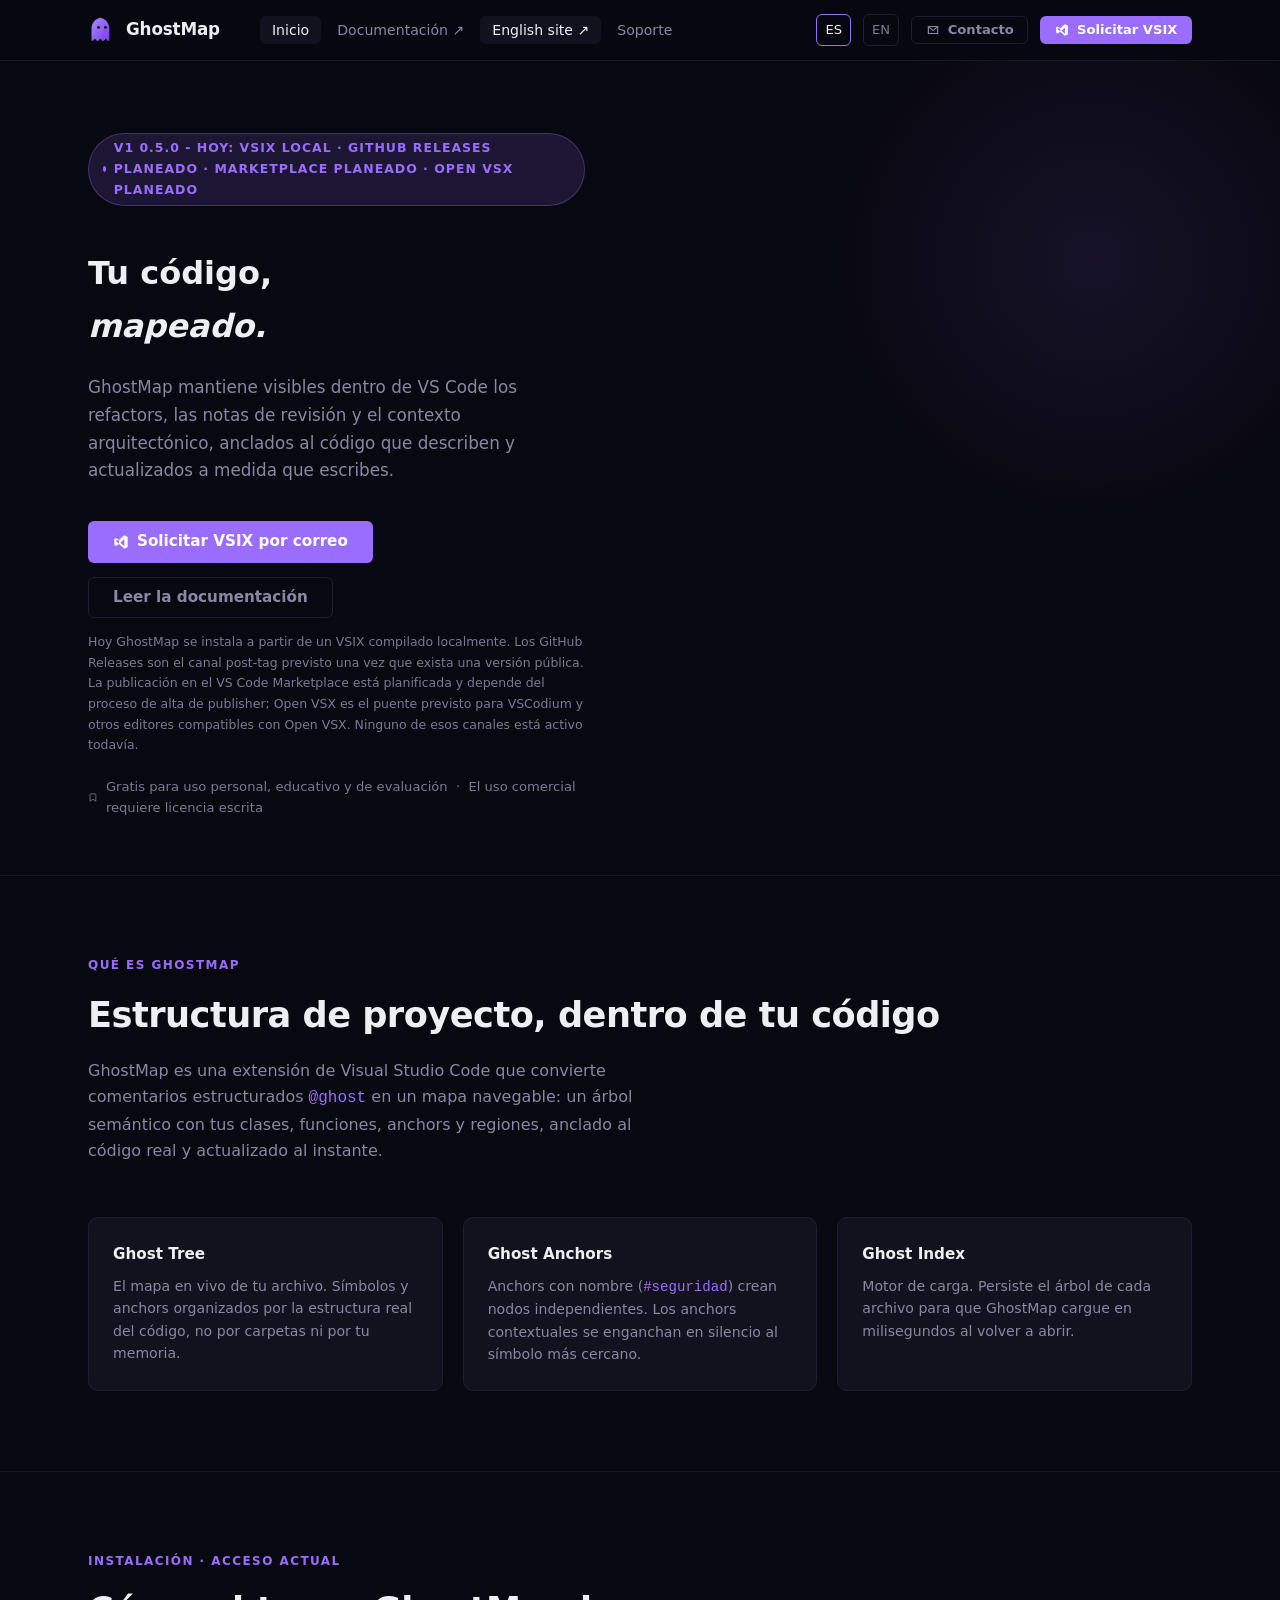
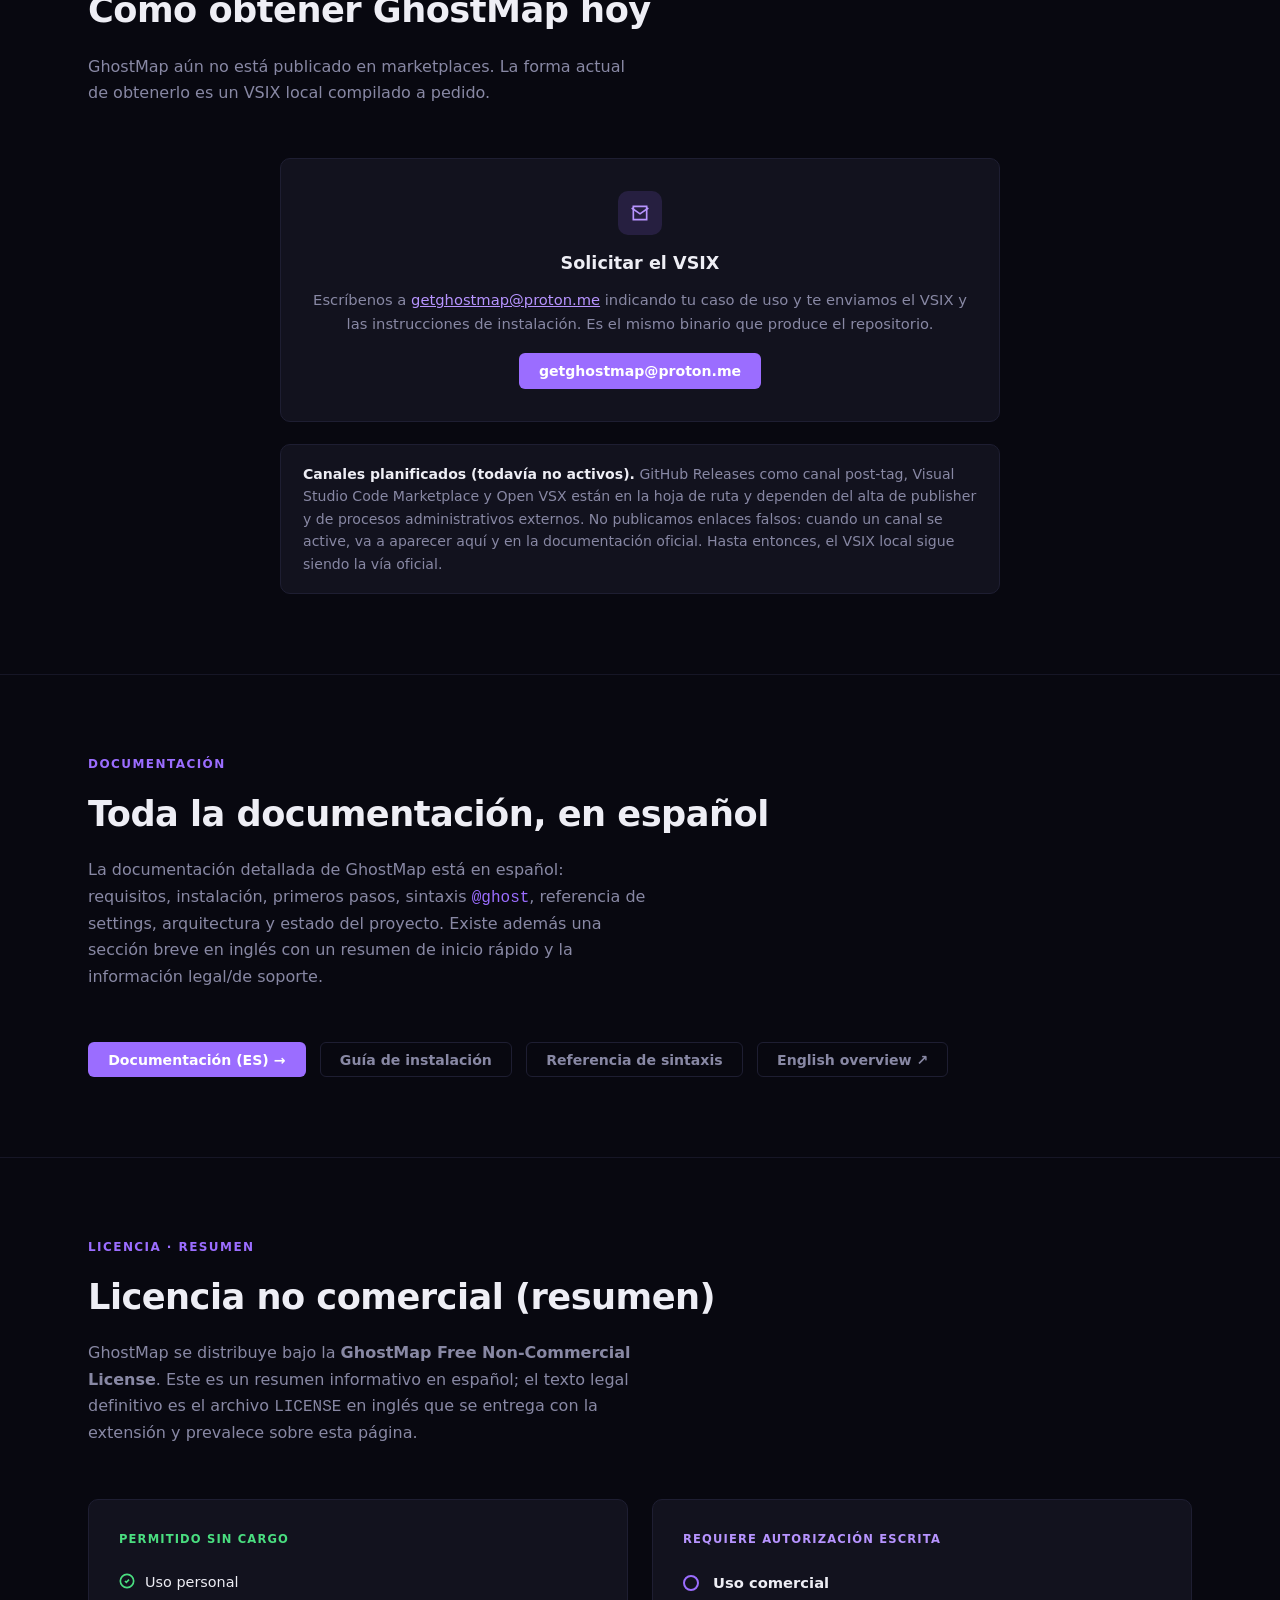
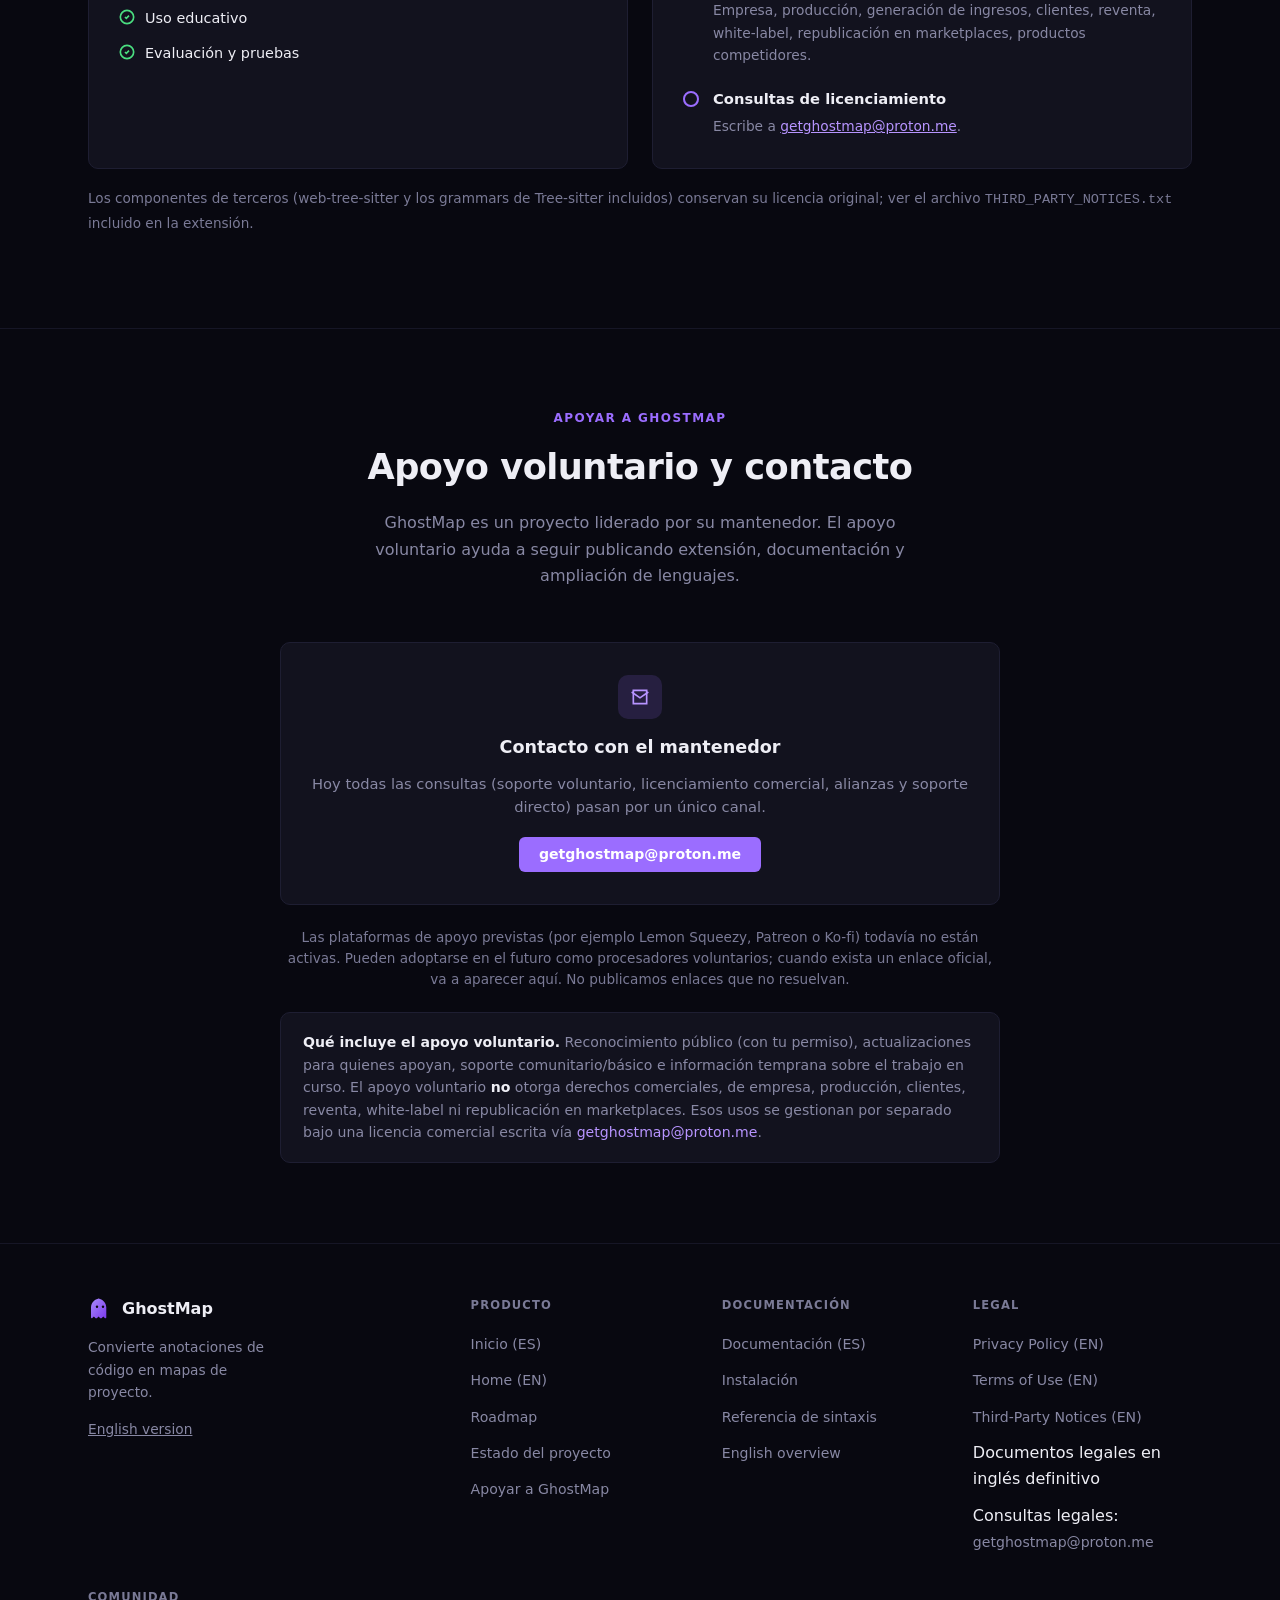
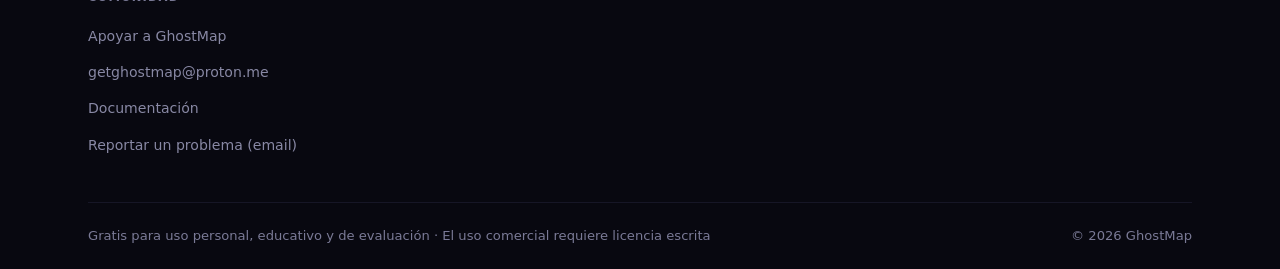
==== es/index.html @ 4a66b598 "chore(publication): add spanish entry and canonical logo" ====
<!DOCTYPE html>
<html lang="es">
<head>
  <meta charset="UTF-8" />
  <meta name="viewport" content="width=device-width, initial-scale=1.0" />
  <title>GhostMap - Tu código, mapeado.</title>
  <meta name="description" content="GhostMap es una extensión de productividad para VS Code que convierte anotaciones @ghost en un mapa de proyecto navegable. Gratis para uso personal, educativo y de evaluación." />
  <link rel="icon" type="image/svg+xml" href="../img/ghost-logo.svg" />
  <link rel="alternate icon" type="image/png" href="../img/ghost-logo.png" />
  <link rel="preconnect" href="https://fonts.googleapis.com">
  <link rel="preconnect" href="https://fonts.gstatic.com" crossorigin>
  <link href="https://fonts.googleapis.com/css2?family=Space+Grotesk:wght@400;500;600;700;800&family=Inter:wght@400;500;600;700&family=JetBrains+Mono:wght@400;500;700&display=swap" rel="stylesheet">
  <link rel="canonical" href="https://ghostmap-liard.vercel.app/es/" />
  <link rel="alternate" hreflang="en" href="https://ghostmap-liard.vercel.app/" />
  <link rel="alternate" hreflang="es" href="https://ghostmap-liard.vercel.app/es/" />
  <link rel="alternate" hreflang="x-default" href="https://ghostmap-liard.vercel.app/" />
  <meta name="theme-color" content="#080810" />
  <meta name="author" content="GhostMap contributors" />
  <meta name="referrer" content="strict-origin-when-cross-origin" />
  <meta http-equiv="Content-Security-Policy" content="default-src 'self'; style-src 'self' 'unsafe-inline' https://fonts.googleapis.com; font-src 'self' https://fonts.gstatic.com; img-src 'self' data:; connect-src 'self'; frame-ancestors 'none'; base-uri 'self'; form-action 'self'" />

  <meta property="og:type" content="website" />
  <meta property="og:site_name" content="GhostMap" />
  <meta property="og:locale" content="es_ES" />
  <meta property="og:locale:alternate" content="en_US" />
  <meta property="og:title" content="GhostMap - Tu código, mapeado." />
  <meta property="og:description" content="Un mapa navegable y en vivo de tu código dentro de VS Code. 19 lenguajes. Anotaciones @ghost. Sin telemetría." />
  <meta property="og:url" content="https://ghostmap-liard.vercel.app/es/" />
  <meta property="og:image" content="../img/ghost-logo.png" />
  <meta name="twitter:card" content="summary" />
  <meta name="twitter:title" content="GhostMap - Tu código, mapeado." />
  <meta name="twitter:description" content="Un mapa navegable y en vivo de tu código dentro de VS Code. 19 lenguajes. Anotaciones @ghost. Sin telemetría." />
  <meta name="twitter:image" content="../img/ghost-logo.png" />

  <link rel="stylesheet" href="../css/styles.css" />
</head>
<body>

<a class="skip-link" href="#main">Saltar al contenido</a>

<header class="nav">
  <div class="container nav__inner">
    <a href="index.html" class="nav__brand">
      <img src="../img/ghost-logo.svg" alt="GhostMap" />
      GhostMap
    </a>
    <nav>
      <ul class="nav__links" id="primary-nav">
        <li><a href="index.html">Inicio</a></li>
        <li><a href="https://ghostmap-docs.vercel.app/" target="_blank" rel="noopener">Documentación ↗</a></li>
        <li><a href="../index.html">English site ↗</a></li>
        <li><a href="#soporte">Soporte</a></li>
      </ul>
    </nav>
    <div class="nav__right">
      <span class="nav__lang nav__lang--active" aria-current="true">ES</span>
      <a href="../index.html" class="nav__lang" hreflang="en" aria-label="View in English">EN</a>
      <a href="mailto:getghostmap@proton.me" class="btn btn--outline btn--sm">
        <svg width="14" height="14" viewBox="0 0 24 24" fill="none" stroke="currentColor" stroke-width="2"><path d="M4 6h16v12H4z"/><path d="M4 6l8 7 8-7"/></svg>
        Contacto
      </a>
      <a href="mailto:getghostmap@proton.me?subject=GhostMap%20VSIX%20request" class="btn btn--primary btn--sm">
        <svg width="14" height="14" viewBox="0 0 24 24" fill="currentColor"><path d="M17 2 9 9 4.5 6 2 7.5v9L4.5 18 9 15l8 7 5-2.4V4.4ZM9 14.2 5 11.5v-3L9 9.8Zm8 4.3-5.9-5.2L17 7.5Z"/></svg>
        Solicitar VSIX
      </a>
      <button class="nav__mobile-toggle" aria-label="Abrir menú de navegación" aria-expanded="false" aria-controls="primary-nav">
        <svg width="22" height="22" viewBox="0 0 24 24" fill="none" stroke="currentColor" stroke-width="2"><path d="M3 6h18M3 12h18M3 18h18"/></svg>
      </button>
    </div>
  </div>
</header>

<main id="main">
  <div class="container">
    <div class="hero-split">
      <div class="hero-split__content">
        <div class="hero__eyebrow">
          <span class="dot"></span>
          V1 0.5.0 - Hoy: VSIX local · GitHub Releases planeado · Marketplace planeado · Open VSX planeado
        </div>
        <h1>Tu código,<br /><em>mapeado.</em></h1>
        <p class="hero__sub">
          GhostMap mantiene visibles dentro de VS Code los refactors, las notas
          de revisión y el contexto arquitectónico, anclados al código que
          describen y actualizados a medida que escribes.
        </p>
        <div class="hero__actions">
          <a href="mailto:getghostmap@proton.me?subject=GhostMap%20VSIX%20request" class="btn btn--primary btn--lg">
            <svg width="16" height="16" viewBox="0 0 24 24" fill="currentColor"><path d="M17 2 9 9 4.5 6 2 7.5v9L4.5 18 9 15l8 7 5-2.4V4.4ZM9 14.2 5 11.5v-3L9 9.8Zm8 4.3-5.9-5.2L17 7.5Z"/></svg>
            Solicitar VSIX por correo
          </a>
          <a href="https://ghostmap-docs.vercel.app/" class="btn btn--outline btn--lg">Leer la documentación</a>
        </div>
        <p style="margin-top:14px;font-size:0.78rem;color:var(--text-faint);max-width:520px">
          Hoy GhostMap se instala a partir de un VSIX compilado localmente.
          Los GitHub Releases son el canal post-tag previsto una vez que exista
          una versión pública. La publicación en el VS Code Marketplace está
          planificada y depende del proceso de alta de publisher; Open VSX es
          el puente previsto para VSCodium y otros editores compatibles con
          Open VSX. Ninguno de esos canales está activo todavía.
        </p>
        <div class="hero__meta">
          <svg width="13" height="13" viewBox="0 0 24 24" fill="none" stroke="currentColor" stroke-width="2"><path d="M19 21 12 16 5 21V5a2 2 0 0 1 2-2h10a2 2 0 0 1 2 2Z"/></svg>
          Gratis para uso personal, educativo y de evaluación &nbsp;·&nbsp; El uso comercial requiere licencia escrita
        </div>
      </div>
    </div>
  </div>

  <section class="section section--bordered">
    <div class="container">
      <div class="section__head">
        <div class="section__label">Qué es GhostMap</div>
        <h2 class="section__title">Estructura de proyecto, dentro de tu código</h2>
        <p class="section__desc">
          GhostMap es una extensión de Visual Studio Code que convierte
          comentarios estructurados <code style="color:var(--violet)">@ghost</code>
          en un mapa navegable: un árbol semántico con tus clases, funciones,
          anchors y regiones, anclado al código real y actualizado al instante.
        </p>
      </div>

      <div class="features-grid">
        <div class="feat-card">
          <h3>Ghost Tree</h3>
          <p>El mapa en vivo de tu archivo. Símbolos y anchors organizados por la estructura real del código, no por carpetas ni por tu memoria.</p>
        </div>
        <div class="feat-card">
          <h3>Ghost Anchors</h3>
          <p>Anchors con nombre (<code style="color:var(--violet)">#seguridad</code>) crean nodos independientes. Los anchors contextuales se enganchan en silencio al símbolo más cercano.</p>
        </div>
        <div class="feat-card">
          <h3>Ghost Index</h3>
          <p>Motor de carga. Persiste el árbol de cada archivo para que GhostMap cargue en milisegundos al volver a abrir.</p>
        </div>
      </div>
    </div>
  </section>

  <section class="section section--bordered" id="instalacion">
    <div class="container">
      <div class="section__head">
        <div class="section__label">Instalación · Acceso actual</div>
        <h2 class="section__title">Cómo obtener GhostMap hoy</h2>
        <p class="section__desc">
          GhostMap aún no está publicado en marketplaces. La forma actual de
          obtenerlo es un VSIX local compilado a pedido.
        </p>
      </div>

      <div class="support">
        <div class="support__cta">
          <div class="support__cta-icon">
            <svg width="20" height="20" viewBox="0 0 24 24" fill="none" stroke="currentColor" stroke-width="2"><path d="M4 4h16v16H4z"/><path d="M22 6 12 13 2 6"/></svg>
          </div>
          <h3 class="support__cta-title">Solicitar el VSIX</h3>
          <p class="support__cta-text">
            Escríbenos a
            <a href="mailto:getghostmap@proton.me?subject=GhostMap%20VSIX%20request" style="color:var(--violet-bright)">getghostmap@proton.me</a>
            indicando tu caso de uso y te enviamos el VSIX y las instrucciones
            de instalación. Es el mismo binario que produce el repositorio.
          </p>
          <a href="mailto:getghostmap@proton.me?subject=GhostMap%20VSIX%20request" class="btn btn--primary">getghostmap@proton.me</a>
        </div>

        <div class="support__note">
          <strong>Canales planificados (todavía no activos).</strong>
          GitHub Releases como canal post-tag, Visual Studio Code Marketplace
          y Open VSX están en la hoja de ruta y dependen del alta de publisher
          y de procesos administrativos externos. No publicamos enlaces falsos:
          cuando un canal se active, va a aparecer aquí y en la documentación
          oficial. Hasta entonces, el VSIX local sigue siendo la vía oficial.
        </div>
      </div>
    </div>
  </section>

  <section class="section section--bordered">
    <div class="container">
      <div class="section__head">
        <div class="section__label">Documentación</div>
        <h2 class="section__title">Toda la documentación, en español</h2>
        <p class="section__desc">
          La documentación detallada de GhostMap está en español: requisitos,
          instalación, primeros pasos, sintaxis <code style="color:var(--violet)">@ghost</code>,
          referencia de settings, arquitectura y estado del proyecto.
          Existe además una sección breve en inglés con un resumen de inicio
          rápido y la información legal/de soporte.
        </p>
      </div>
      <div style="display:flex;gap:14px;flex-wrap:wrap">
        <a href="https://ghostmap-docs.vercel.app/" class="btn btn--primary">Documentación (ES) →</a>
        <a href="https://ghostmap-docs.vercel.app/get-started/instalacion" class="btn btn--outline">Guía de instalación</a>
        <a href="https://ghostmap-docs.vercel.app/reference/sintaxis" class="btn btn--outline">Referencia de sintaxis</a>
        <a href="https://ghostmap-docs.vercel.app/en/overview" class="btn btn--outline">English overview ↗</a>
      </div>
    </div>
  </section>

  <section class="section section--bordered" id="licencia">
    <div class="container">
      <div class="section__head">
        <div class="section__label">Licencia · Resumen</div>
        <h2 class="section__title">Licencia no comercial (resumen)</h2>
        <p class="section__desc">
          GhostMap se distribuye bajo la <strong>GhostMap Free Non-Commercial License</strong>.
          Este es un resumen informativo en español; el texto legal definitivo
          es el archivo <code>LICENSE</code> en inglés que se entrega con la
          extensión y prevalece sobre esta página.
        </p>
      </div>
      <div class="roadmap-split">
        <div class="roadmap-card roadmap-card--v1">
          <div class="roadmap-card__label">Permitido sin cargo</div>
          <ul class="checklist">
            <li><svg width="16" height="16" viewBox="0 0 24 24" fill="none" stroke="var(--green)" stroke-width="2.5"><circle cx="12" cy="12" r="10"/><path d="m9 12 2 2 4-4"/></svg>Uso personal</li>
            <li><svg width="16" height="16" viewBox="0 0 24 24" fill="none" stroke="var(--green)" stroke-width="2.5"><circle cx="12" cy="12" r="10"/><path d="m9 12 2 2 4-4"/></svg>Uso educativo</li>
            <li><svg width="16" height="16" viewBox="0 0 24 24" fill="none" stroke="var(--green)" stroke-width="2.5"><circle cx="12" cy="12" r="10"/><path d="m9 12 2 2 4-4"/></svg>Evaluación y pruebas</li>
          </ul>
        </div>
        <div class="roadmap-card roadmap-card--v2">
          <div class="roadmap-card__label">Requiere autorización escrita</div>
          <ul class="vision-list">
            <li><span class="ring"></span><div><h4>Uso comercial</h4><p>Empresa, producción, generación de ingresos, clientes, reventa, white-label, republicación en marketplaces, productos competidores.</p></div></li>
            <li><span class="ring"></span><div><h4>Consultas de licenciamiento</h4><p>Escribe a <a href="mailto:getghostmap@proton.me" style="color:var(--violet-bright)">getghostmap@proton.me</a>.</p></div></li>
          </ul>
        </div>
      </div>
      <p style="margin-top:18px;font-size:0.85rem;color:var(--text-faint)">
        Los componentes de terceros (web-tree-sitter y los grammars de
        Tree-sitter incluidos) conservan su licencia original; ver el archivo
        <code>THIRD_PARTY_NOTICES.txt</code> incluido en la extensión.
      </p>
    </div>
  </section>

  <section class="section section--bordered" id="soporte">
    <div class="container">
      <div class="section__head section__head--center">
        <div class="section__label">Apoyar a GhostMap</div>
        <h2 class="section__title">Apoyo voluntario y contacto</h2>
        <p class="section__desc">
          GhostMap es un proyecto liderado por su mantenedor. El apoyo
          voluntario ayuda a seguir publicando extensión, documentación y
          ampliación de lenguajes.
        </p>
      </div>

      <div class="support">
        <div class="support__cta">
          <div class="support__cta-icon">
            <svg width="20" height="20" viewBox="0 0 24 24" fill="none" stroke="currentColor" stroke-width="2"><path d="M4 4h16v16H4z"/><path d="M22 6 12 13 2 6"/></svg>
          </div>
          <h3 class="support__cta-title">Contacto con el mantenedor</h3>
          <p class="support__cta-text">
            Hoy todas las consultas (soporte voluntario, licenciamiento
            comercial, alianzas y soporte directo) pasan por un único canal.
          </p>
          <a href="mailto:getghostmap@proton.me" class="btn btn--primary">getghostmap@proton.me</a>
        </div>

        <p class="support__future">
          Las plataformas de apoyo previstas (por ejemplo Lemon Squeezy,
          Patreon o Ko-fi) todavía no están activas. Pueden adoptarse en el
          futuro como procesadores voluntarios; cuando exista un enlace
          oficial, va a aparecer aquí. No publicamos enlaces que no resuelvan.
        </p>

        <div class="support__note">
          <strong>Qué incluye el apoyo voluntario.</strong>
          Reconocimiento público (con tu permiso), actualizaciones para
          quienes apoyan, soporte comunitario/básico e información temprana
          sobre el trabajo en curso. El apoyo voluntario <strong>no</strong>
          otorga derechos comerciales, de empresa, producción, clientes,
          reventa, white-label ni republicación en marketplaces. Esos usos se
          gestionan por separado bajo una licencia comercial escrita vía
          <a href="mailto:getghostmap@proton.me">getghostmap@proton.me</a>.
        </div>
      </div>
    </div>
  </section>
</main>

<footer class="footer">
  <div class="container">
    <div class="footer__grid">
      <div>
        <div class="footer__brand">
          <img src="../img/ghost-logo.svg" alt="GhostMap" />
          GhostMap
        </div>
        <p class="footer__tagline">Convierte anotaciones de código en mapas de proyecto.</p>
        <p class="footer__tagline" style="margin-top:8px"><a href="../index.html" hreflang="en">English version</a></p>
      </div>
      <div class="footer__col">
        <h4>Producto</h4>
        <ul>
          <li><a href="index.html">Inicio (ES)</a></li>
          <li><a href="../index.html">Home (EN)</a></li>
          <li><a href="https://ghostmap-docs.vercel.app/roadmap/vision-v2">Roadmap</a></li>
          <li><a href="https://ghostmap-docs.vercel.app/status/estado-del-proyecto">Estado del proyecto</a></li>
          <li><a href="#soporte">Apoyar a GhostMap</a></li>
        </ul>
      </div>
      <div class="footer__col">
        <h4>Documentación</h4>
        <ul>
          <li><a href="https://ghostmap-docs.vercel.app/">Documentación (ES)</a></li>
          <li><a href="https://ghostmap-docs.vercel.app/get-started/instalacion">Instalación</a></li>
          <li><a href="https://ghostmap-docs.vercel.app/reference/sintaxis">Referencia de sintaxis</a></li>
          <li><a href="https://ghostmap-docs.vercel.app/en/overview">English overview</a></li>
        </ul>
      </div>
      <div class="footer__col">
        <h4>Legal</h4>
        <ul>
          <li><a href="../pages/privacy.html">Privacy Policy (EN)</a></li>
          <li><a href="../pages/terms.html">Terms of Use (EN)</a></li>
          <li><a href="../pages/notices.html">Third-Party Notices (EN)</a></li>
          <li>Documentos legales en inglés definitivo</li>
          <li>Consultas legales: <a href="mailto:getghostmap@proton.me">getghostmap@proton.me</a></li>
        </ul>
      </div>
      <div class="footer__col">
        <h4>Comunidad</h4>
        <ul>
          <li><a href="#soporte">Apoyar a GhostMap</a></li>
          <li><a href="mailto:getghostmap@proton.me">getghostmap@proton.me</a></li>
          <li><a href="https://ghostmap-docs.vercel.app/">Documentación</a></li>
          <li><a href="mailto:getghostmap@proton.me">Reportar un problema (email)</a></li>
        </ul>
      </div>
    </div>
    <div class="footer__bottom">
      <span>Gratis para uso personal, educativo y de evaluación · El uso comercial requiere licencia escrita</span>
      <span>© <span id="year">2026</span> GhostMap</span>
    </div>
  </div>
</footer>

<script src="../js/main.js"></script>
</body>
</html>
---- css/styles.css ----
/* ============================================================
   GhostMap — Design System
   Palette: near-black bg, violet accent, ghost-glow signature
   Type: Space Grotesk (display) + Inter (body) + JetBrains Mono (code)
   Signature: Ghost glow — a soft violet aura around key elements
   ============================================================ */

:root {
  /* Palette */
  --bg:           #080810;
  --bg-2:         #0e0e1a;
  --bg-3:         #131325;
  --surface:      #12121e;
  --surface-2:    #191928;
  --border:       #1e1e32;
  --border-soft:  #161626;

  --text:         #eeeef5;
  --text-muted:   #8888a4;
  --text-faint:   #7a7a96;

  --violet:       #9b6dff;
  --violet-bright:#b794ff;
  --violet-dim:   rgba(155, 109, 255, 0.15);
  --violet-glow:  rgba(155, 109, 255, 0.25);

  --green:        #4ade80;
  --blue:         #60a5fa;
  --amber:        #fbbf24;
  --red:          #f87171;

  /* Type */
  --font-display: 'Space Grotesk', system-ui, sans-serif;
  --font-body:    'Inter', system-ui, sans-serif;
  --font-mono:    'JetBrains Mono', 'Fira Code', monospace;

  /* Radii */
  --r-sm: 6px;
  --r:    10px;
  --r-lg: 16px;

  --container: 1160px;
}

*, *::before, *::after { box-sizing: border-box; }
html { scroll-behavior: smooth; }

body {
  margin: 0;
  background: var(--bg);
  color: var(--text);
  font-family: var(--font-body);
  font-size: 16px;
  line-height: 1.65;
  -webkit-font-smoothing: antialiased;
}

img { display: block; max-width: 100%; }
a { color: inherit; }

.container {
  max-width: var(--container);
  margin: 0 auto;
  padding: 0 28px;
}

/* ── Navbar ─────────────────────────────────────────────── */

.nav {
  position: sticky;
  top: 0;
  z-index: 100;
  background: rgba(8, 8, 16, 0.85);
  backdrop-filter: blur(12px);
  border-bottom: 1px solid var(--border-soft);
}

.nav__inner {
  display: flex;
  align-items: center;
  height: 60px;
  gap: 40px;
}

.nav__brand {
  display: flex;
  align-items: center;
  gap: 10px;
  text-decoration: none;
  font-family: var(--font-display);
  font-weight: 700;
  font-size: 1.05rem;
  letter-spacing: -0.01em;
  flex-shrink: 0;
}

.nav__brand img {
  width: 28px;
  height: 28px;
  border-radius: 8px;
}

.nav__links {
  display: flex;
  align-items: center;
  gap: 4px;
  list-style: none;
  margin: 0;
  padding: 0;
  flex: 1;
}

.nav__links a {
  text-decoration: none;
  color: var(--text-muted);
  font-size: 0.88rem;
  font-weight: 500;
  padding: 6px 12px;
  border-radius: var(--r-sm);
  transition: color 0.15s, background 0.15s;
  white-space: nowrap;
}

.nav__links a:hover,
.nav__links a.active {
  color: var(--text);
  background: var(--surface);
}

.nav__right {
  display: flex;
  align-items: center;
  gap: 12px;
  margin-left: auto;
}

.nav__lang {
  font-size: 0.82rem;
  color: var(--text-faint);
  text-decoration: none;
  padding: 4px 8px;
  border-radius: var(--r-sm);
  border: 1px solid var(--border);
  transition: color 0.15s, border-color 0.15s;
}
.nav__lang:hover { color: var(--text-muted); border-color: var(--violet); }
.nav__lang--active { color: var(--text); border-color: var(--violet); cursor: default; }

.nav__mobile-toggle {
  display: none;
  background: none;
  border: none;
  color: var(--text);
  cursor: pointer;
  padding: 6px;
}

/* ── Buttons ─────────────────────────────────────────────── */

.btn {
  display: inline-flex;
  align-items: center;
  gap: 8px;
  font-family: var(--font-body);
  font-weight: 600;
  font-size: 0.88rem;
  text-decoration: none;
  padding: 0.6rem 1.2rem;
  border-radius: var(--r-sm);
  border: 1px solid transparent;
  cursor: pointer;
  transition: transform 0.15s, box-shadow 0.15s, border-color 0.15s, background 0.15s;
  white-space: nowrap;
  line-height: 1;
}

.btn--primary {
  background: var(--violet);
  color: #fff;
  box-shadow: 0 0 0 0 var(--violet-glow);
}
.btn--primary:hover {
  transform: translateY(-1px);
  box-shadow: 0 8px 28px var(--violet-glow);
}

.btn--outline {
  background: transparent;
  border-color: var(--border);
  color: var(--text-muted);
}
.btn--outline:hover {
  border-color: var(--violet);
  color: var(--text);
}

.btn--lg { padding: 0.75rem 1.5rem; font-size: 0.95rem; }
.btn--sm { padding: 0.4rem 0.85rem; font-size: 0.82rem; }

/* ── Ghost Glow — the signature element ─────────────────── */
/* Used sparingly on key visuals to give them the "ghost aura" */

.ghost-glow {
  position: relative;
}
.ghost-glow::before {
  content: '';
  position: absolute;
  inset: -40px;
  background: radial-gradient(ellipse at center, var(--violet-glow) 0%, transparent 70%);
  pointer-events: none;
  border-radius: 50%;
  animation: pulse-glow 4s ease-in-out infinite;
}

@keyframes pulse-glow {
  0%, 100% { opacity: 0.6; transform: scale(1); }
  50%       { opacity: 1;   transform: scale(1.08); }
}

/* ── Page hero ───────────────────────────────────────────── */

.hero {
  padding: 80px 0 64px;
  position: relative;
  overflow: hidden;
}

.hero::after {
  content: '';
  position: absolute;
  top: -160px;
  left: 50%;
  transform: translateX(-50%);
  width: 800px;
  height: 400px;
  background: radial-gradient(ellipse, rgba(155,109,255,0.12) 0%, transparent 70%);
  pointer-events: none;
}

.hero--center { text-align: center; }
.hero--center .hero__sub { margin: 0 auto; }

.hero__eyebrow {
  display: inline-flex;
  align-items: center;
  gap: 8px;
  font-size: 0.78rem;
  font-weight: 700;
  letter-spacing: 0.08em;
  text-transform: uppercase;
  color: var(--violet);
  background: var(--violet-dim);
  border: 1px solid rgba(155,109,255,0.3);
  border-radius: 999px;
  padding: 0.28rem 0.85rem;
  margin-bottom: 20px;
}

.hero__eyebrow .dot {
  width: 6px; height: 6px;
  border-radius: 50%;
  background: var(--violet);
  animation: blink 2s ease-in-out infinite;
}

@keyframes blink {
  0%, 100% { opacity: 1; }
  50%       { opacity: 0.3; }
}

.hero h1 {
  font-family: var(--font-display);
  font-size: clamp(2.4rem, 5vw, 3.8rem);
  font-weight: 800;
  letter-spacing: -0.025em;
  line-height: 1.06;
  margin: 0 0 20px;
}

.hero h1 em {
  font-style: normal;
  color: var(--violet-bright);
}

.hero__sub {
  color: var(--text-muted);
  font-size: 1.05rem;
  max-width: 520px;
  margin: 0 0 36px;
}

.hero__actions {
  display: flex;
  align-items: center;
  gap: 14px;
  flex-wrap: wrap;
}

.hero--center .hero__actions { justify-content: center; }

.hero__meta {
  margin-top: 20px;
  display: flex;
  align-items: center;
  gap: 8px;
  font-size: 0.82rem;
  color: var(--text-faint);
}

.hero--center .hero__meta { justify-content: center; }

/* ── Section wrappers ────────────────────────────────────── */

.section {
  padding: 80px 0;
}

.section--bordered {
  border-top: 1px solid var(--border-soft);
}

.section__label {
  font-size: 0.75rem;
  font-weight: 700;
  letter-spacing: 0.12em;
  text-transform: uppercase;
  color: var(--violet);
  margin-bottom: 10px;
}

.section__title {
  font-family: var(--font-display);
  font-size: clamp(1.6rem, 3vw, 2.2rem);
  font-weight: 800;
  letter-spacing: -0.015em;
  margin: 0 0 14px;
}

.section__desc {
  color: var(--text-muted);
  max-width: 560px;
  margin: 0;
}

.section__head {
  margin-bottom: 52px;
}

.section__head--center {
  text-align: center;
}

.section__head--center .section__desc {
  margin: 0 auto;
}

/* ── Code / Tree panels ──────────────────────────────────── */

.panel {
  background: var(--surface);
  border: 1px solid var(--border);
  border-radius: var(--r);
  overflow: hidden;
}

.panel__bar {
  display: flex;
  align-items: center;
  gap: 8px;
  padding: 10px 14px;
  border-bottom: 1px solid var(--border);
  background: var(--bg-2);
}

.panel__dots { display: flex; gap: 6px; }
.panel__dot { width: 10px; height: 10px; border-radius: 50%; }
.panel__dot--r { background: #ff5f56; }
.panel__dot--y { background: #ffbd2e; }
.panel__dot--g { background: #27c93f; }

.panel__title {
  font-family: var(--font-mono);
  font-size: 0.75rem;
  color: var(--text-faint);
  margin-left: 4px;
}

.panel__body {
  padding: 18px 20px;
}

/* Code syntax colors */
.code { font-family: var(--font-mono); font-size: 0.82rem; line-height: 1.7; white-space: pre; overflow-x: auto; }
.code .ln  { display: inline-block; width: 24px; color: var(--text-faint); text-align: right; margin-right: 16px; user-select: none; }
.code .kw  { color: #c792ea; }
.code .fn  { color: #82aaff; }
.code .cls { color: var(--violet-bright); }
.code .str { color: #c3e88d; }
.code .num { color: #f78c6c; }
.code .cm  { color: var(--text-faint); }
.code .gh  { color: var(--violet); }   /* @ghost annotation */
.code .gs  { color: var(--amber); }    /* ghost status */
.code .gd  { color: var(--green); }    /* ghost done */
.code .line { display: block; }
.code .line--hl {
  background: rgba(155,109,255,0.18);
  margin: 0 -20px;
  padding: 0 20px;
  border-radius: 3px;
}

/* Ghost Tree */
.tree { font-family: var(--font-mono); font-size: 0.8rem; }
.tree-row {
  display: flex;
  align-items: center;
  gap: 6px;
  padding: 4px 0;
  color: var(--text-muted);
}
.tree-row--i1 { padding-left: 18px; }
.tree-row--i2 { padding-left: 36px; }
.tree-row--i3 { padding-left: 54px; }
.tree-row__name { color: var(--text); }
.tree-row__badge {
  margin-left: auto;
  font-size: 0.68rem;
  font-weight: 700;
  letter-spacing: 0.04em;
  padding: 1px 6px;
  border-radius: 4px;
}
.badge--todo     { color: var(--blue);  background: rgba(96,165,250,0.12); }
.badge--review   { color: var(--amber); background: rgba(251,191,36,0.12); }
.badge--done     { color: var(--green); background: rgba(74,222,128,0.12); }
.badge--progress { color: var(--violet-bright); background: var(--violet-dim); }

.icon-c  { color: var(--violet-bright); flex-shrink: 0; }
.icon-f  { color: var(--blue); flex-shrink: 0; }
.icon-a  { color: var(--green); flex-shrink: 0; }
.icon-ch { color: var(--text-faint); flex-shrink: 0; }

/* ── Home: split hero ────────────────────────────────────── */

.hero-split {
  display: grid;
  grid-template-columns: 1fr 1.1fr;
  gap: 60px;
  align-items: center;
  padding: 72px 0 56px;
  position: relative;
}

.hero-split::after {
  content: '';
  position: absolute;
  top: -100px; right: -200px;
  width: 600px; height: 600px;
  background: radial-gradient(ellipse, rgba(155,109,255,0.1) 0%, transparent 65%);
  pointer-events: none;
}

/* ── Feature cards ───────────────────────────────────────── */

.features-grid {
  display: grid;
  grid-template-columns: repeat(3, 1fr);
  gap: 20px;
}

.feat-card {
  background: var(--surface);
  border: 1px solid var(--border);
  border-radius: var(--r);
  padding: 24px;
  transition: border-color 0.2s, transform 0.2s;
}

.feat-card:hover {
  border-color: rgba(155,109,255,0.4);
  transform: translateY(-2px);
}

.feat-card__icon {
  width: 38px; height: 38px;
  border-radius: 9px;
  background: var(--violet-dim);
  display: flex;
  align-items: center;
  justify-content: center;
  color: var(--violet-bright);
  margin-bottom: 16px;
}

.feat-card h3 {
  font-family: var(--font-display);
  font-size: 0.95rem;
  font-weight: 700;
  margin: 0 0 8px;
  display: flex;
  align-items: center;
  gap: 8px;
}

.feat-card__tag {
  font-size: 0.68rem;
  font-weight: 700;
  letter-spacing: 0.06em;
  color: var(--violet);
  background: var(--violet-dim);
  border-radius: 4px;
  padding: 1px 6px;
}

.feat-card p {
  margin: 0;
  font-size: 0.88rem;
  color: var(--text-muted);
  line-height: 1.6;
}

/* ── Support section ─────────────────────────────────────── */

.support {
  max-width: 720px;
  margin: 0 auto;
  display: flex;
  flex-direction: column;
  gap: 22px;
}

.support__cta {
  background: var(--surface);
  border: 1px solid var(--border);
  border-radius: var(--r);
  padding: 32px 28px;
  text-align: center;
}

.support__cta-icon {
  width: 44px;
  height: 44px;
  border-radius: 10px;
  background: var(--violet-dim);
  color: var(--violet-bright);
  display: inline-flex;
  align-items: center;
  justify-content: center;
  margin-bottom: 14px;
}

.support__cta-title {
  font-family: var(--font-display);
  font-size: 1.1rem;
  font-weight: 700;
  margin: 0 0 10px;
  color: var(--text);
}

.support__cta-text {
  margin: 0 0 18px;
  font-size: 0.92rem;
  color: var(--text-muted);
  line-height: 1.6;
}

.support__future {
  margin: 0;
  font-size: 0.85rem;
  color: var(--text-faint);
  text-align: center;
  line-height: 1.55;
}

.support__note {
  margin: 0;
  padding: 18px 22px;
  background: var(--surface);
  border: 1px solid var(--border);
  border-radius: var(--r);
  font-size: 0.88rem;
  color: var(--text-muted);
  line-height: 1.6;
}

.support__note strong {
  color: var(--text);
}

.support__note a {
  color: var(--violet-bright);
  text-decoration: none;
}

/* ── Language grid ───────────────────────────────────────── */

.lang-grid {
  display: flex;
  flex-wrap: wrap;
  gap: 10px;
}

.lang-pill {
  display: flex;
  align-items: center;
  gap: 8px;
  background: var(--surface);
  border: 1px solid var(--border);
  border-radius: 999px;
  padding: 6px 14px;
  font-size: 0.84rem;
  font-weight: 500;
  color: var(--text-muted);
  transition: border-color 0.15s, color 0.15s;
}

.lang-pill:hover {
  border-color: var(--violet);
  color: var(--text);
}

.lang-pill .tier { width: 8px; height: 8px; border-radius: 50%; flex-shrink: 0; }
.tier--1 { background: var(--green); }
.tier--2 { background: var(--amber); }
.tier--3 { background: var(--red); }

/* ── How it works: steps ─────────────────────────────────── */

.steps {
  display: grid;
  grid-template-columns: repeat(3, 1fr);
  gap: 2px;
  background: var(--border-soft);
  border-radius: var(--r-lg);
  overflow: hidden;
}

.step {
  background: var(--surface);
  padding: 32px 28px;
  position: relative;
}

.step__num {
  font-family: var(--font-display);
  font-size: 2.5rem;
  font-weight: 800;
  color: var(--border);
  line-height: 1;
  margin-bottom: 16px;
  letter-spacing: -0.03em;
}

.step h3 {
  font-family: var(--font-display);
  font-size: 1rem;
  font-weight: 700;
  margin: 0 0 8px;
  color: var(--text);
}

.step p {
  margin: 0;
  font-size: 0.88rem;
  color: var(--text-muted);
}

.step__tag {
  display: inline-block;
  font-family: var(--font-mono);
  font-size: 0.72rem;
  color: var(--violet);
  background: var(--violet-dim);
  border-radius: 4px;
  padding: 2px 8px;
  margin-bottom: 14px;
}

/* ── Roadmap ─────────────────────────────────────────────── */

.roadmap-split {
  display: grid;
  grid-template-columns: 1fr 1fr;
  gap: 24px;
}

.roadmap-card {
  background: var(--surface);
  border: 1px solid var(--border);
  border-radius: var(--r);
  padding: 30px;
}

.roadmap-card__label {
  font-size: 0.72rem;
  font-weight: 800;
  letter-spacing: 0.1em;
  text-transform: uppercase;
  margin-bottom: 22px;
}

.roadmap-card--v1 .roadmap-card__label { color: var(--green); }
.roadmap-card--v2 .roadmap-card__label { color: var(--violet-bright); }

.checklist {
  list-style: none;
  margin: 0; padding: 0;
  display: flex;
  flex-direction: column;
  gap: 12px;
}

.checklist li {
  display: flex;
  align-items: flex-start;
  gap: 10px;
  font-size: 0.9rem;
  color: var(--text);
}

.checklist svg { flex-shrink: 0; margin-top: 2px; }

.vision-list {
  list-style: none;
  margin: 0; padding: 0;
  display: flex;
  flex-direction: column;
  gap: 20px;
}

.vision-list li { display: flex; gap: 14px; }

.vision-list .ring {
  flex-shrink: 0;
  margin-top: 4px;
  width: 16px; height: 16px;
  border-radius: 50%;
  border: 2px solid var(--violet);
}

.vision-list h4 {
  font-family: var(--font-display);
  font-size: 0.92rem;
  font-weight: 700;
  margin: 0 0 4px;
  display: flex;
  align-items: center;
  gap: 8px;
}

.vision-list p { margin: 0; font-size: 0.86rem; color: var(--text-muted); }

.vision-tag {
  font-family: var(--font-mono);
  font-size: 0.68rem;
  color: var(--violet);
  background: var(--violet-dim);
  border-radius: 4px;
  padding: 1px 6px;
  font-weight: normal;
}

/* ── CTA final ───────────────────────────────────────────── */

.cta-block {
  text-align: center;
  padding: 88px 0;
}

.cta-block h2 {
  font-family: var(--font-display);
  font-size: clamp(1.8rem, 3.5vw, 2.8rem);
  font-weight: 800;
  letter-spacing: -0.02em;
  margin: 0 0 16px;
}

.cta-block p {
  color: var(--text-muted);
  max-width: 480px;
  margin: 0 auto 36px;
}

/* ── Footer ──────────────────────────────────────────────── */

.footer {
  border-top: 1px solid var(--border-soft);
  padding: 52px 0 28px;
}

.footer__grid {
  display: grid;
  grid-template-columns: 1.6fr 1fr 1fr 1fr;
  gap: 32px;
  margin-bottom: 44px;
}

.footer__brand {
  display: flex;
  align-items: center;
  gap: 10px;
  font-family: var(--font-display);
  font-weight: 700;
  margin-bottom: 12px;
}

.footer__brand img { width: 24px; border-radius: 6px; }

.footer__tagline {
  font-size: 0.86rem;
  color: var(--text-muted);
  max-width: 200px;
}

.footer__col h4 {
  font-size: 0.72rem;
  font-weight: 700;
  letter-spacing: 0.1em;
  text-transform: uppercase;
  color: var(--text-faint);
  margin: 0 0 16px;
}

.footer__col ul {
  list-style: none;
  margin: 0; padding: 0;
  display: flex;
  flex-direction: column;
  gap: 10px;
}

.footer__col a {
  font-size: 0.88rem;
  color: var(--text-muted);
  text-decoration: none;
  transition: color 0.15s;
}

.footer__col a:hover { color: var(--text); }

.footer__bottom {
  border-top: 1px solid var(--border-soft);
  padding-top: 22px;
  display: flex;
  justify-content: space-between;
  align-items: center;
  font-size: 0.82rem;
  color: var(--text-faint);
  flex-wrap: wrap;
  gap: 10px;
}

/* ── Page-specific: Features ─────────────────────────────── */

.feat-hero-screenshot {
  border-radius: var(--r);
  border: 1px solid var(--border);
  overflow: hidden;
  box-shadow: 0 32px 80px -20px rgba(0,0,0,0.7), 0 0 0 1px var(--border);
}

.feat-hero-screenshot img {
  width: 100%;
  display: block;
}

.split-demo {
  display: grid;
  grid-template-columns: 1fr 1fr;
  gap: 32px;
  align-items: center;
}

.split-demo--reverse { direction: rtl; }
.split-demo--reverse > * { direction: ltr; }

.split-demo__text h2 {
  font-family: var(--font-display);
  font-size: clamp(1.4rem, 2.5vw, 1.9rem);
  font-weight: 800;
  letter-spacing: -0.015em;
  margin: 0 0 12px;
}

.split-demo__text p {
  color: var(--text-muted);
  margin: 0 0 20px;
  font-size: 0.95rem;
}

/* ── Concept pill links ──────────────────────────────────── */

.concept-link {
  display: inline-flex;
  align-items: center;
  gap: 6px;
  font-family: var(--font-mono);
  font-size: 0.8rem;
  color: var(--violet);
  background: var(--violet-dim);
  border: 1px solid rgba(155,109,255,0.25);
  border-radius: 999px;
  padding: 3px 10px;
  text-decoration: none;
  transition: background 0.15s;
}
.concept-link:hover { background: rgba(155,109,255,0.22); }

/* ── Responsive ──────────────────────────────────────────── */

@media (max-width: 1024px) {
  .hero-split { grid-template-columns: 1fr; gap: 40px; }
  .features-grid { grid-template-columns: repeat(2, 1fr); }
  .steps { grid-template-columns: 1fr; }
  .roadmap-split { grid-template-columns: 1fr; }
  .split-demo { grid-template-columns: 1fr; }
  .split-demo--reverse { direction: ltr; }
  .footer__grid { grid-template-columns: 1fr 1fr; }
}

@media (max-width: 720px) {
  .nav__links { display: none; }
  .nav__mobile-toggle { display: flex; }
  .nav__links--open {
    display: flex;
    flex-direction: column;
    position: absolute;
    top: 60px; left: 0; right: 0;
    background: var(--bg-2);
    border-bottom: 1px solid var(--border-soft);
    padding: 16px 24px;
    gap: 4px;
  }
  .features-grid { grid-template-columns: 1fr; }
  .footer__grid { grid-template-columns: 1fr; }
  .cta-block { padding: 56px 0; }
  .section { padding: 56px 0; }
  .btn--lg { width: 100%; justify-content: center; }
  .hero__actions { flex-direction: column; align-items: flex-start; }
  .hero--center .hero__actions { align-items: center; }
}

/* ============================================================
   Accessibility additions
   ============================================================ */

/* Skip-to-content link for keyboard users. */
.skip-link {
  position: absolute;
  left: -9999px;
  top: 0;
  background: var(--violet);
  color: #fff;
  padding: 10px 16px;
  border-radius: var(--r);
  font-weight: 600;
  z-index: 9999;
}
.skip-link:focus {
  left: 16px;
  top: 16px;
  outline: 3px solid #fff;
  outline-offset: 2px;
}

/* Visible focus styles on all interactive elements. */
a:focus-visible,
button:focus-visible,
.btn:focus-visible,
.nav__lang:focus-visible {
  outline: 2px solid var(--violet-bright);
  outline-offset: 3px;
  border-radius: 4px;
}

/* Respect prefers-reduced-motion. */
@media (prefers-reduced-motion: reduce) {
  *,
  *::before,
  *::after {
    animation-duration: 0.001ms !important;
    animation-iteration-count: 1 !important;
    transition-duration: 0.001ms !important;
    scroll-behavior: auto !important;
  }
}

/* Mobile nav scroll lock when menu is open. */
body.nav-open {
  overflow: hidden;
}
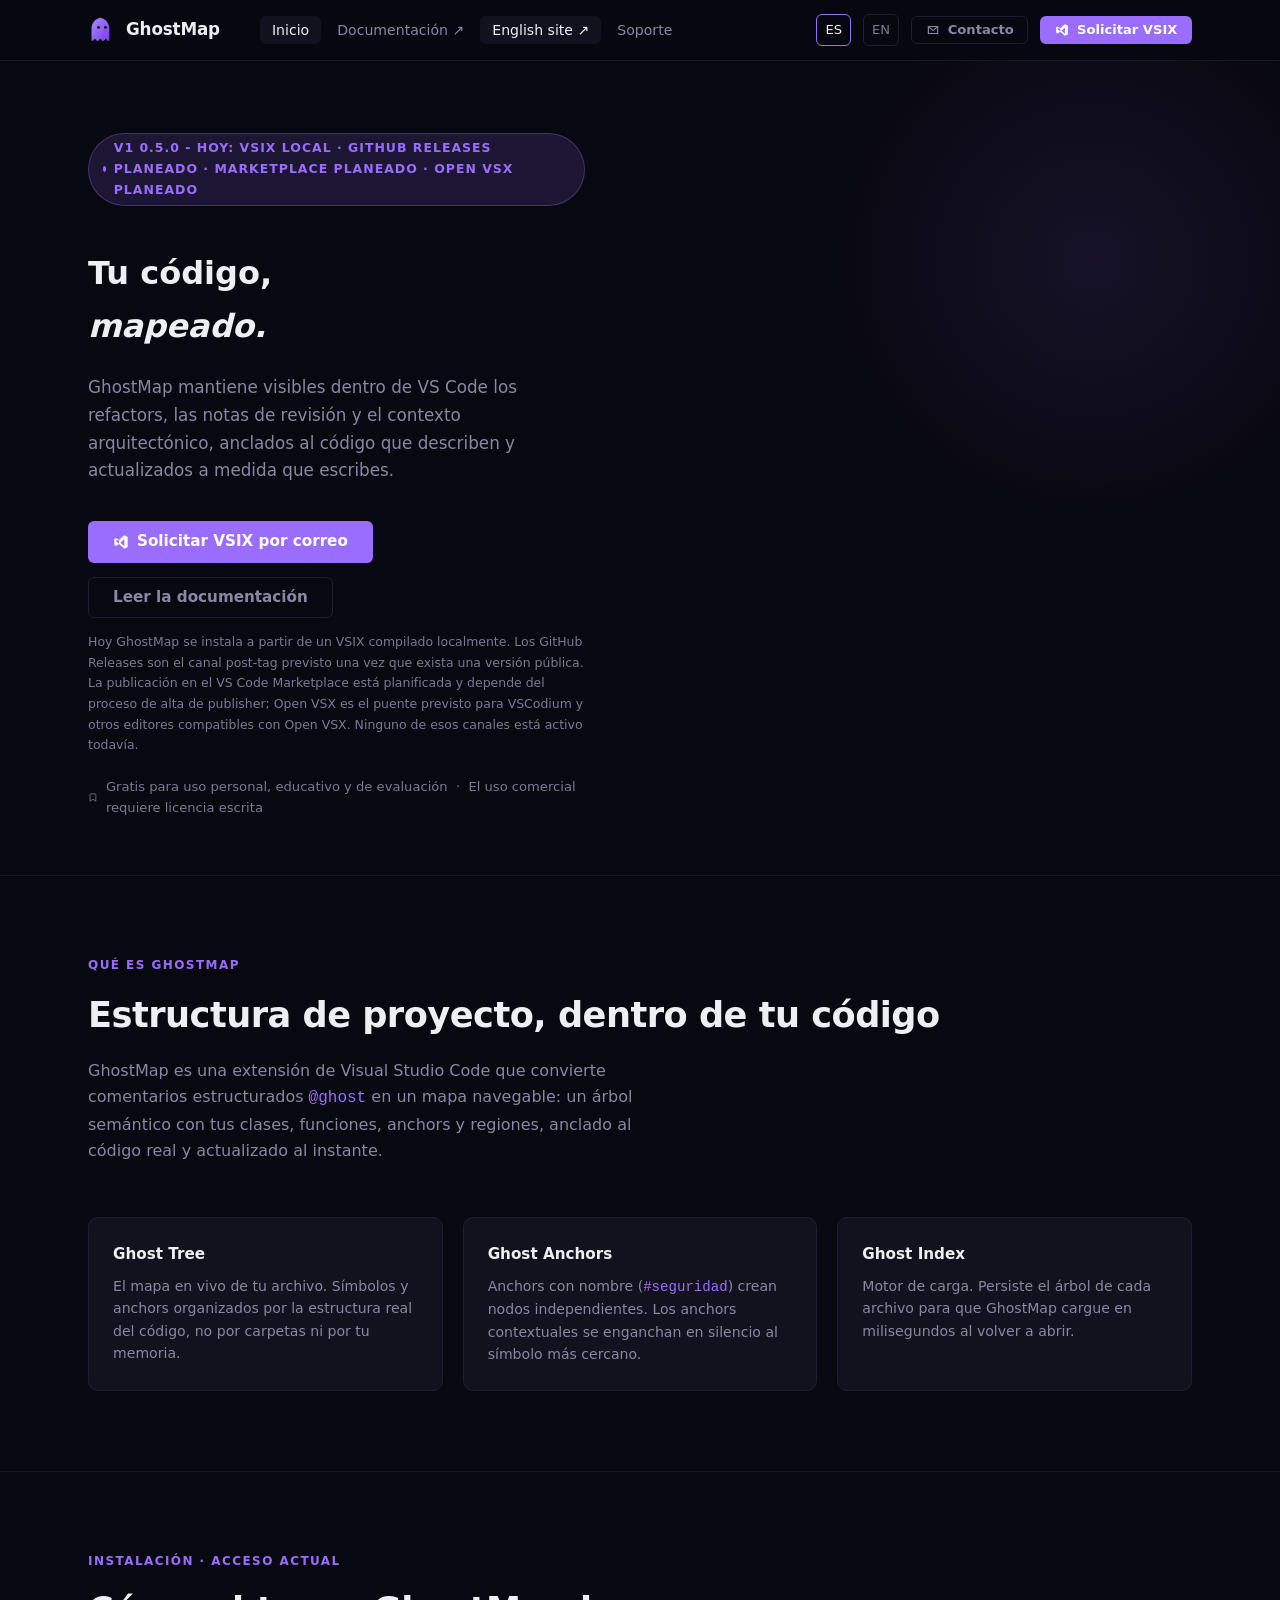
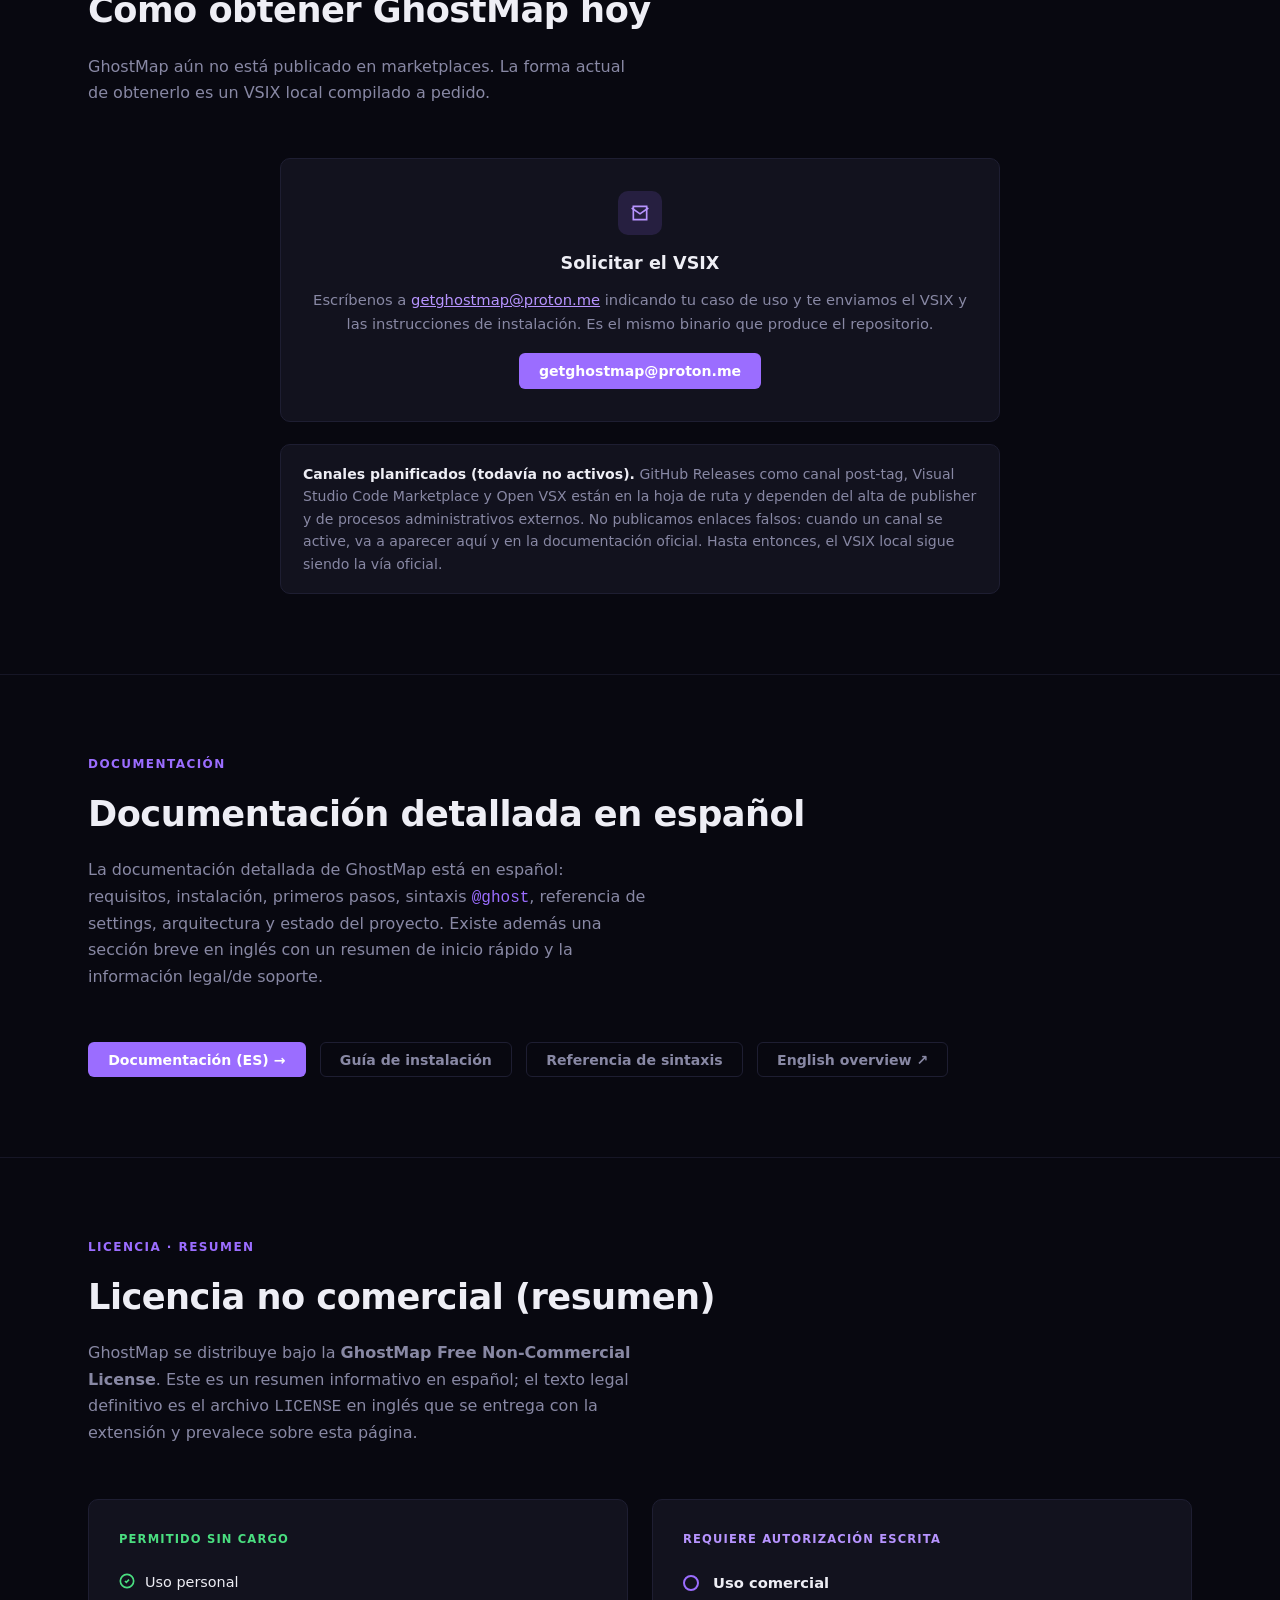
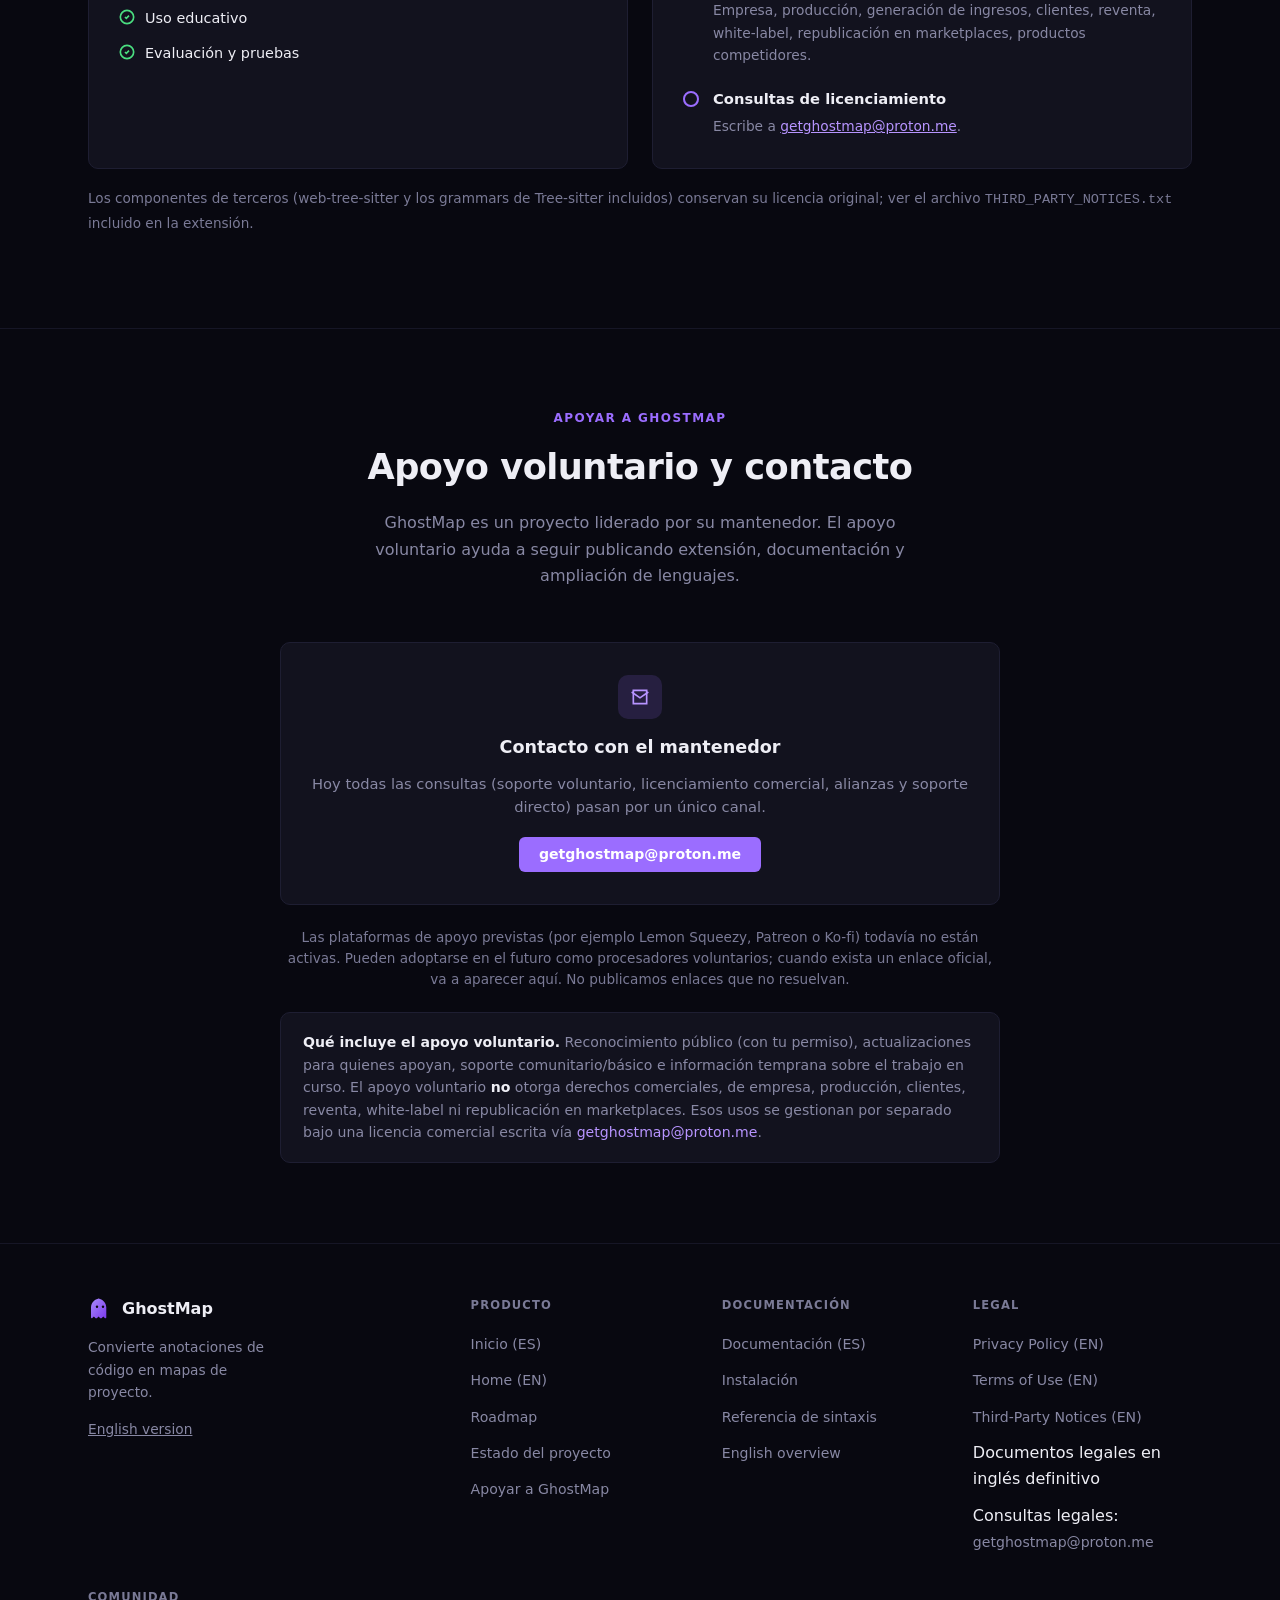
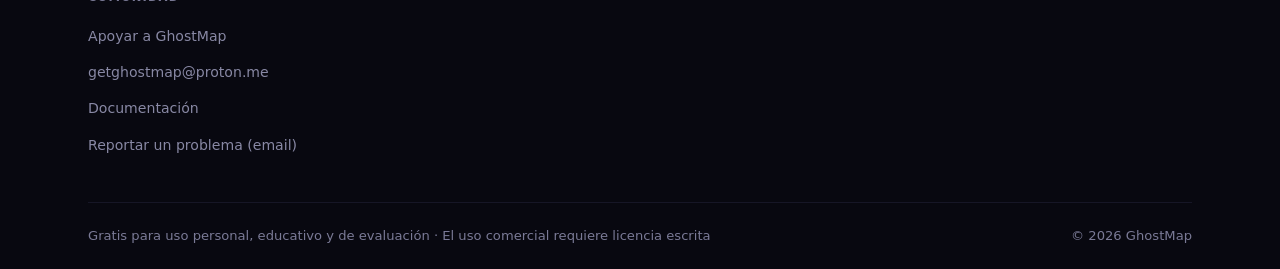
==== commit 320d18b1: "chore(publication): clarify spanish docs availability" ====
--- a/es/index.html
+++ b/es/index.html
@@ -179,7 +179,7 @@
     <div class="container">
       <div class="section__head">
         <div class="section__label">Documentación</div>
-        <h2 class="section__title">Toda la documentación, en español</h2>
+        <h2 class="section__title">Documentación detallada en español</h2>
         <p class="section__desc">
           La documentación detallada de GhostMap está en español: requisitos,
           instalación, primeros pasos, sintaxis <code style="color:var(--violet)">@ghost</code>,
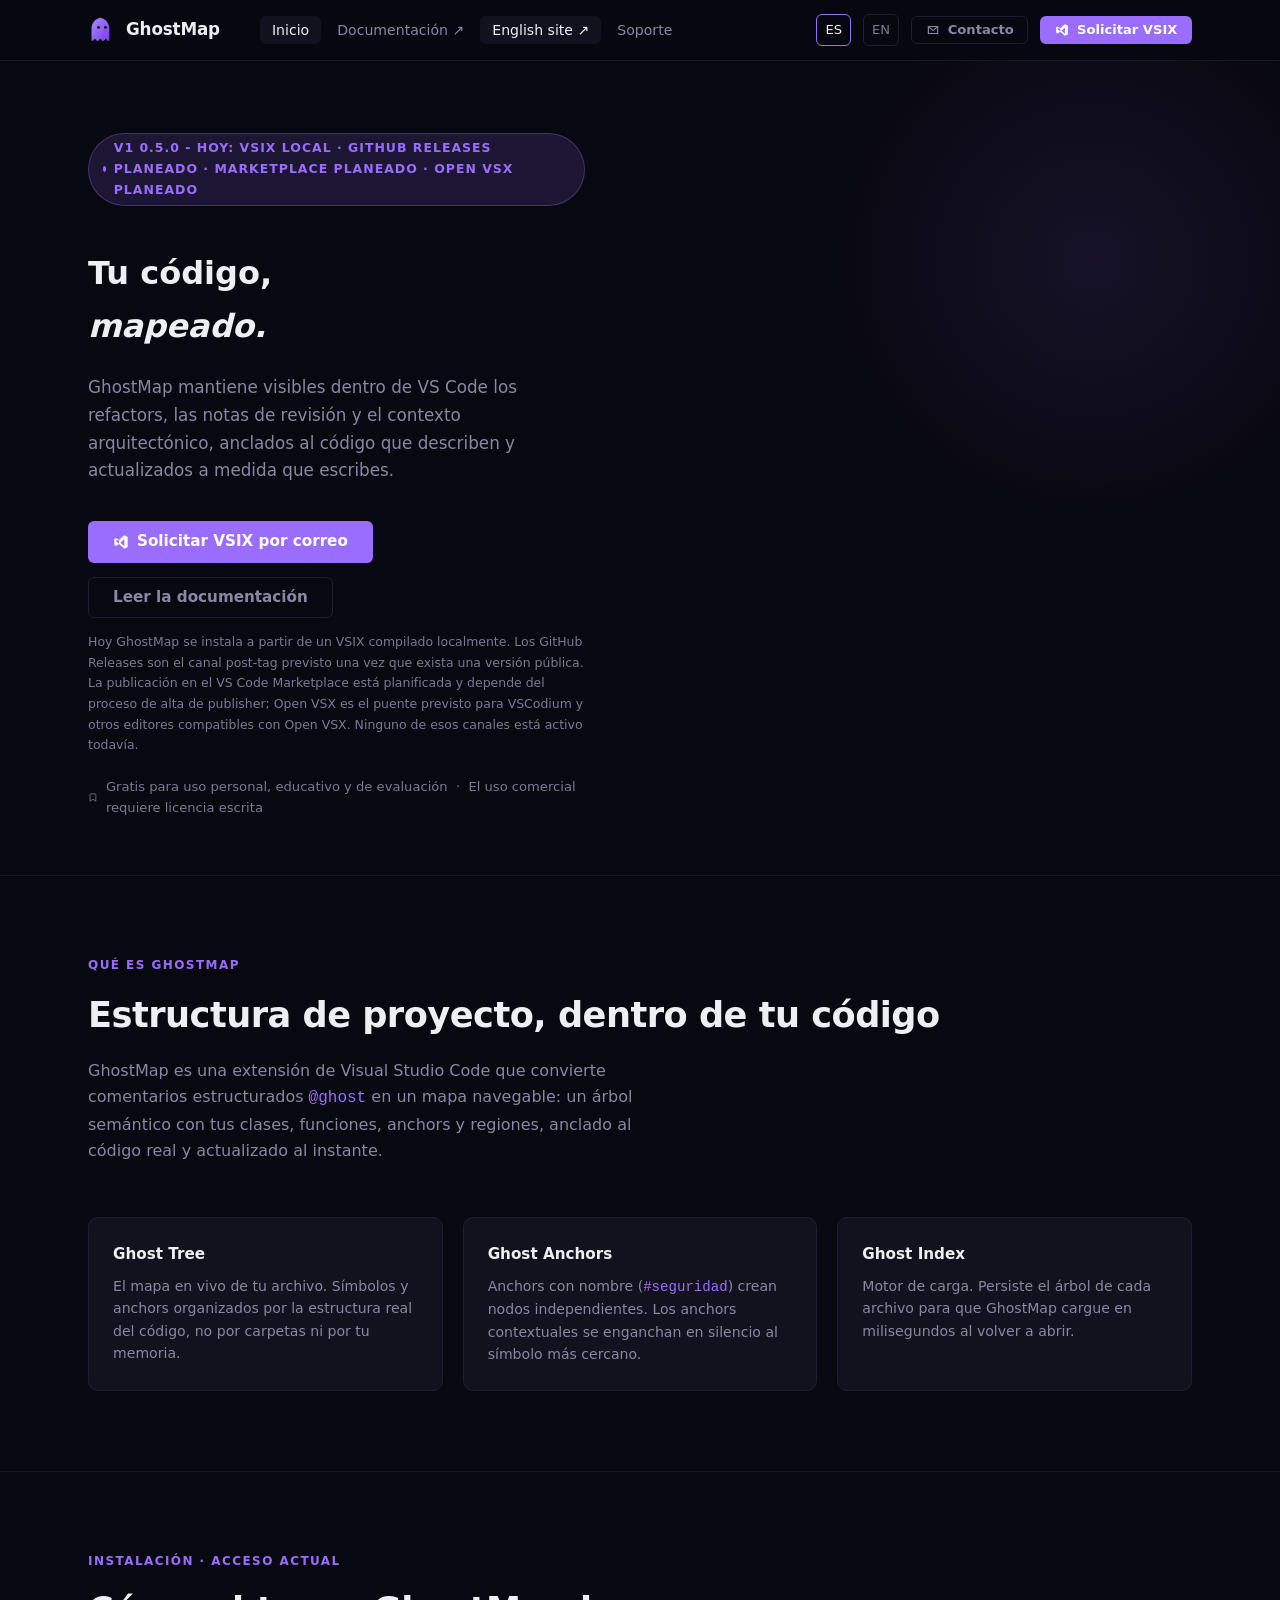
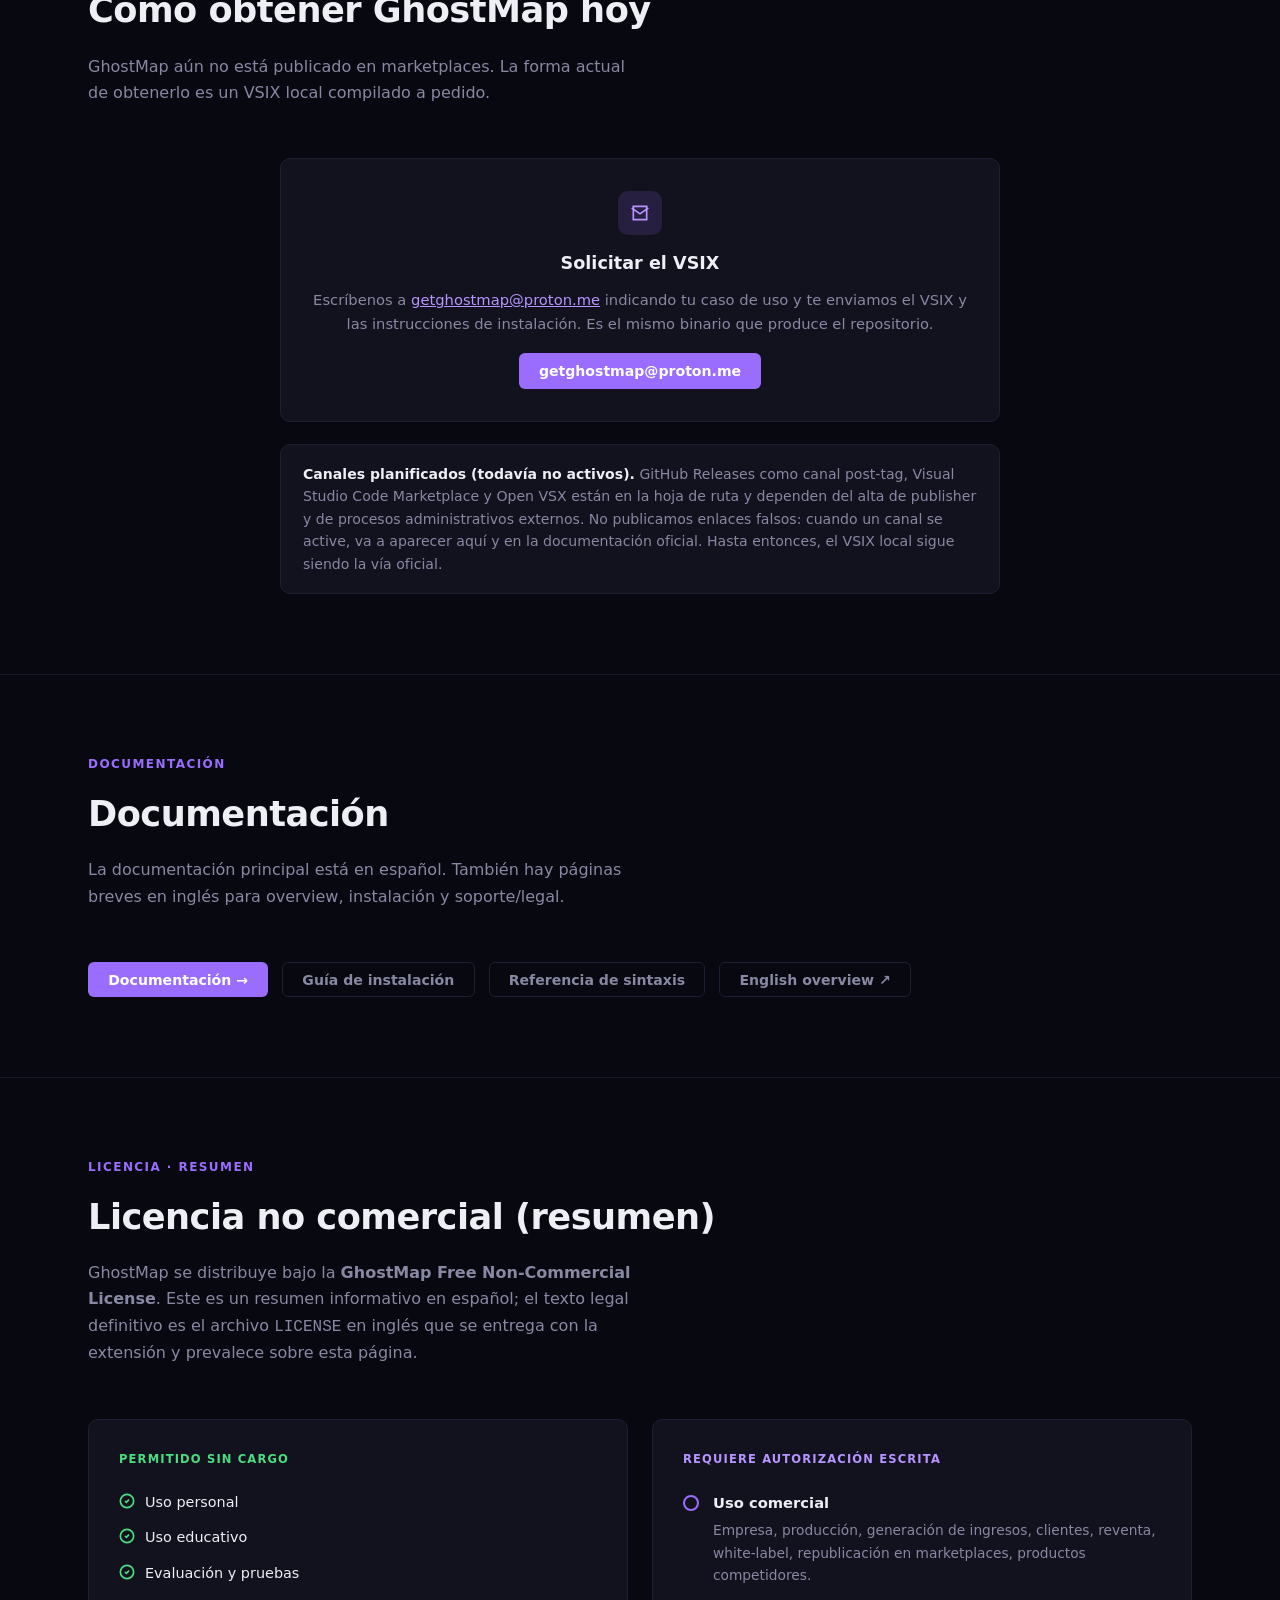
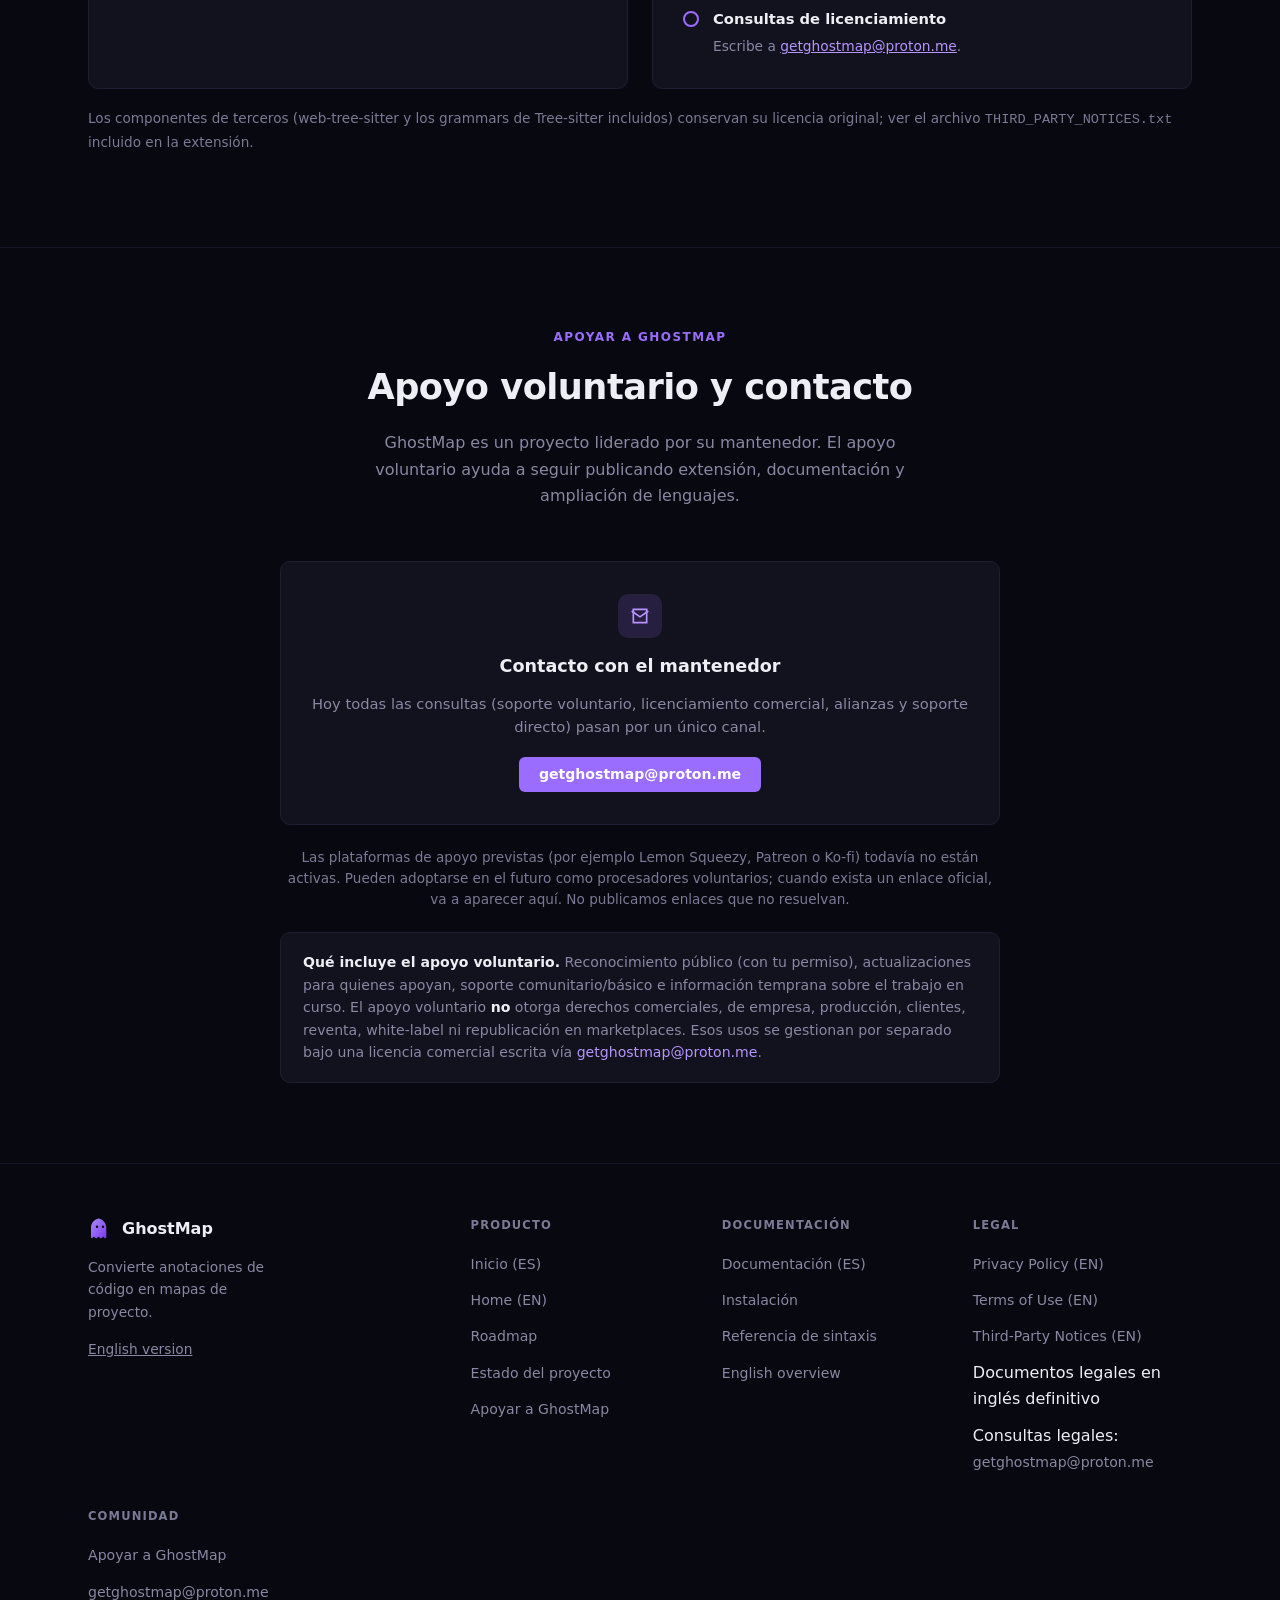
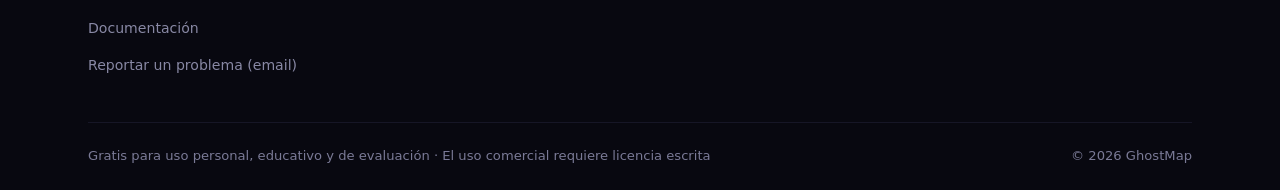
==== commit 0469b595: "chore(publication): simplify spanish docs wording" ====
--- a/es/index.html
+++ b/es/index.html
@@ -179,17 +179,14 @@
     <div class="container">
       <div class="section__head">
         <div class="section__label">Documentación</div>
-        <h2 class="section__title">Documentación detallada en español</h2>
-        <p class="section__desc">
-          La documentación detallada de GhostMap está en español: requisitos,
-          instalación, primeros pasos, sintaxis <code style="color:var(--violet)">@ghost</code>,
-          referencia de settings, arquitectura y estado del proyecto.
-          Existe además una sección breve en inglés con un resumen de inicio
-          rápido y la información legal/de soporte.
+        <h2 class="section__title">Documentación</h2>
+        <p class="section__desc">
+          La documentación principal está en español. También hay páginas breves
+          en inglés para overview, instalación y soporte/legal.
         </p>
       </div>
       <div style="display:flex;gap:14px;flex-wrap:wrap">
-        <a href="https://ghostmap-docs.vercel.app/" class="btn btn--primary">Documentación (ES) →</a>
+        <a href="https://ghostmap-docs.vercel.app/" class="btn btn--primary">Documentación →</a>
         <a href="https://ghostmap-docs.vercel.app/get-started/instalacion" class="btn btn--outline">Guía de instalación</a>
         <a href="https://ghostmap-docs.vercel.app/reference/sintaxis" class="btn btn--outline">Referencia de sintaxis</a>
         <a href="https://ghostmap-docs.vercel.app/en/overview" class="btn btn--outline">English overview ↗</a>
